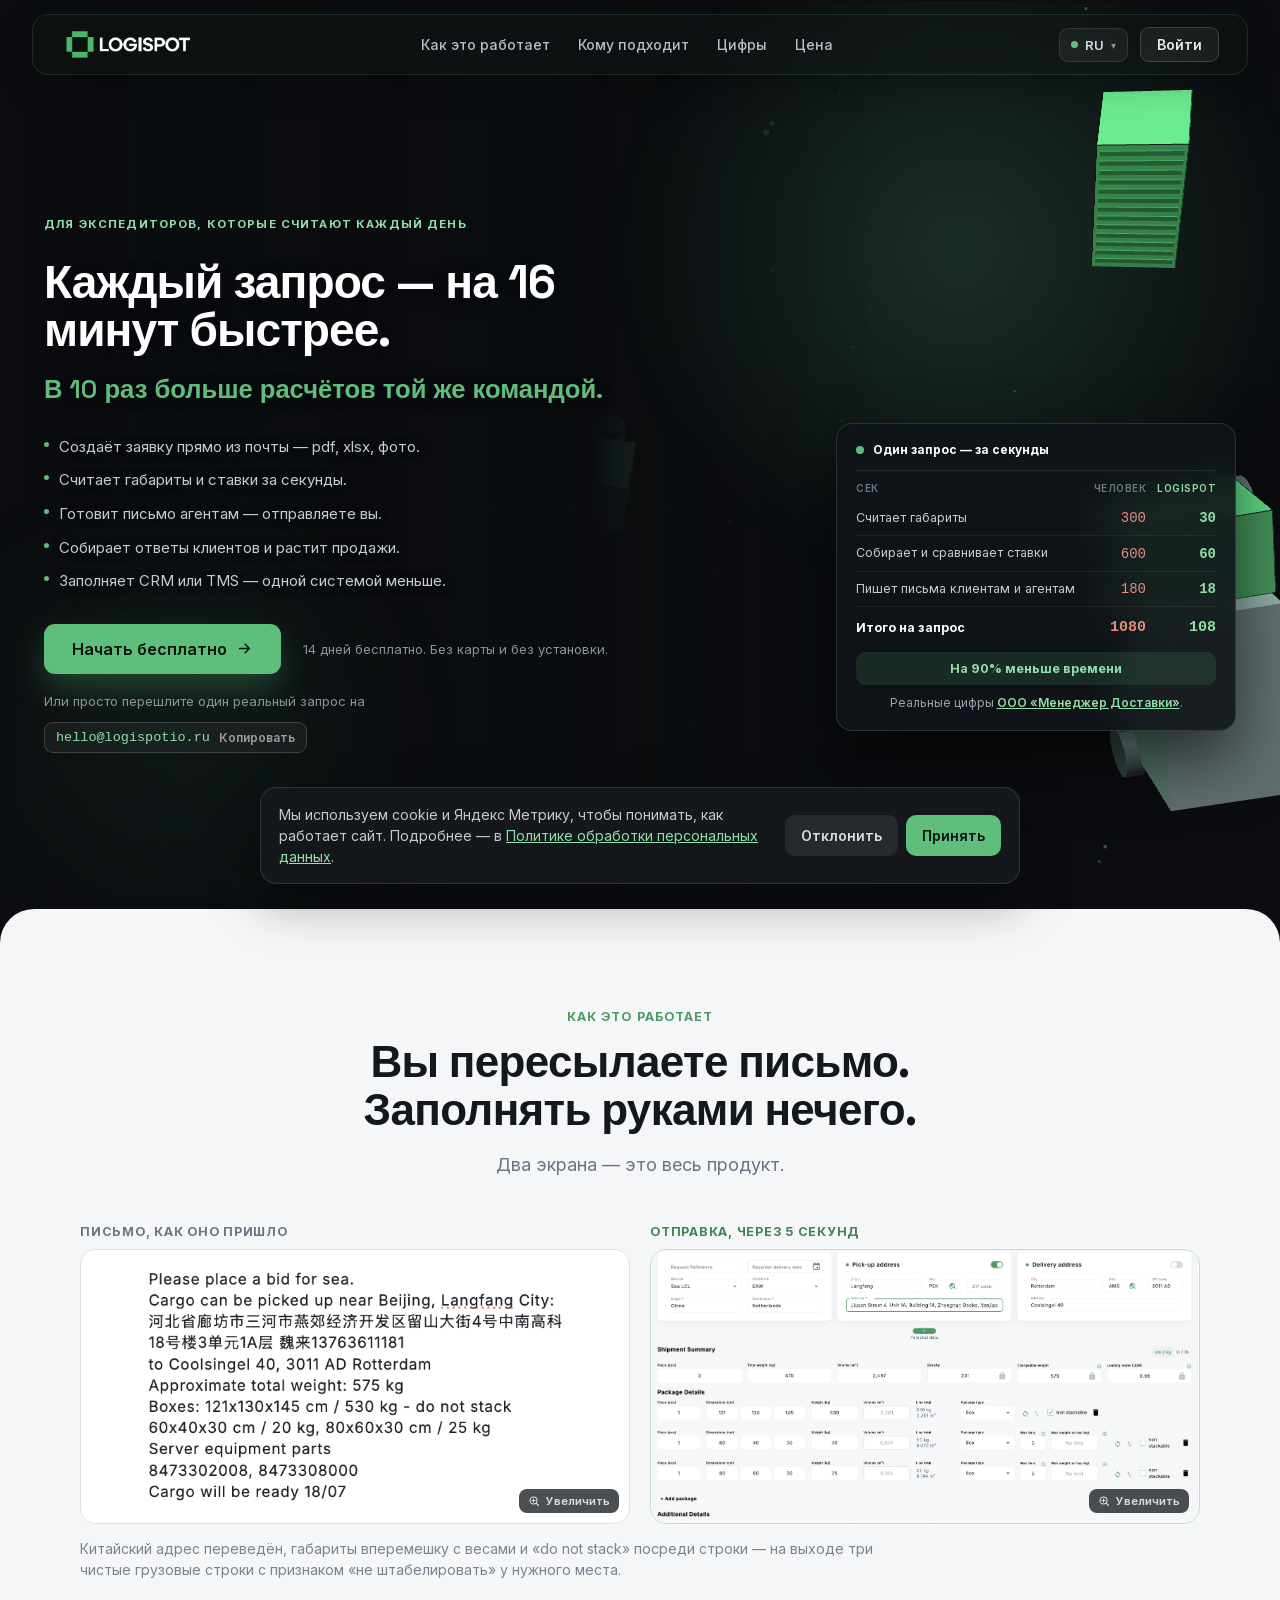
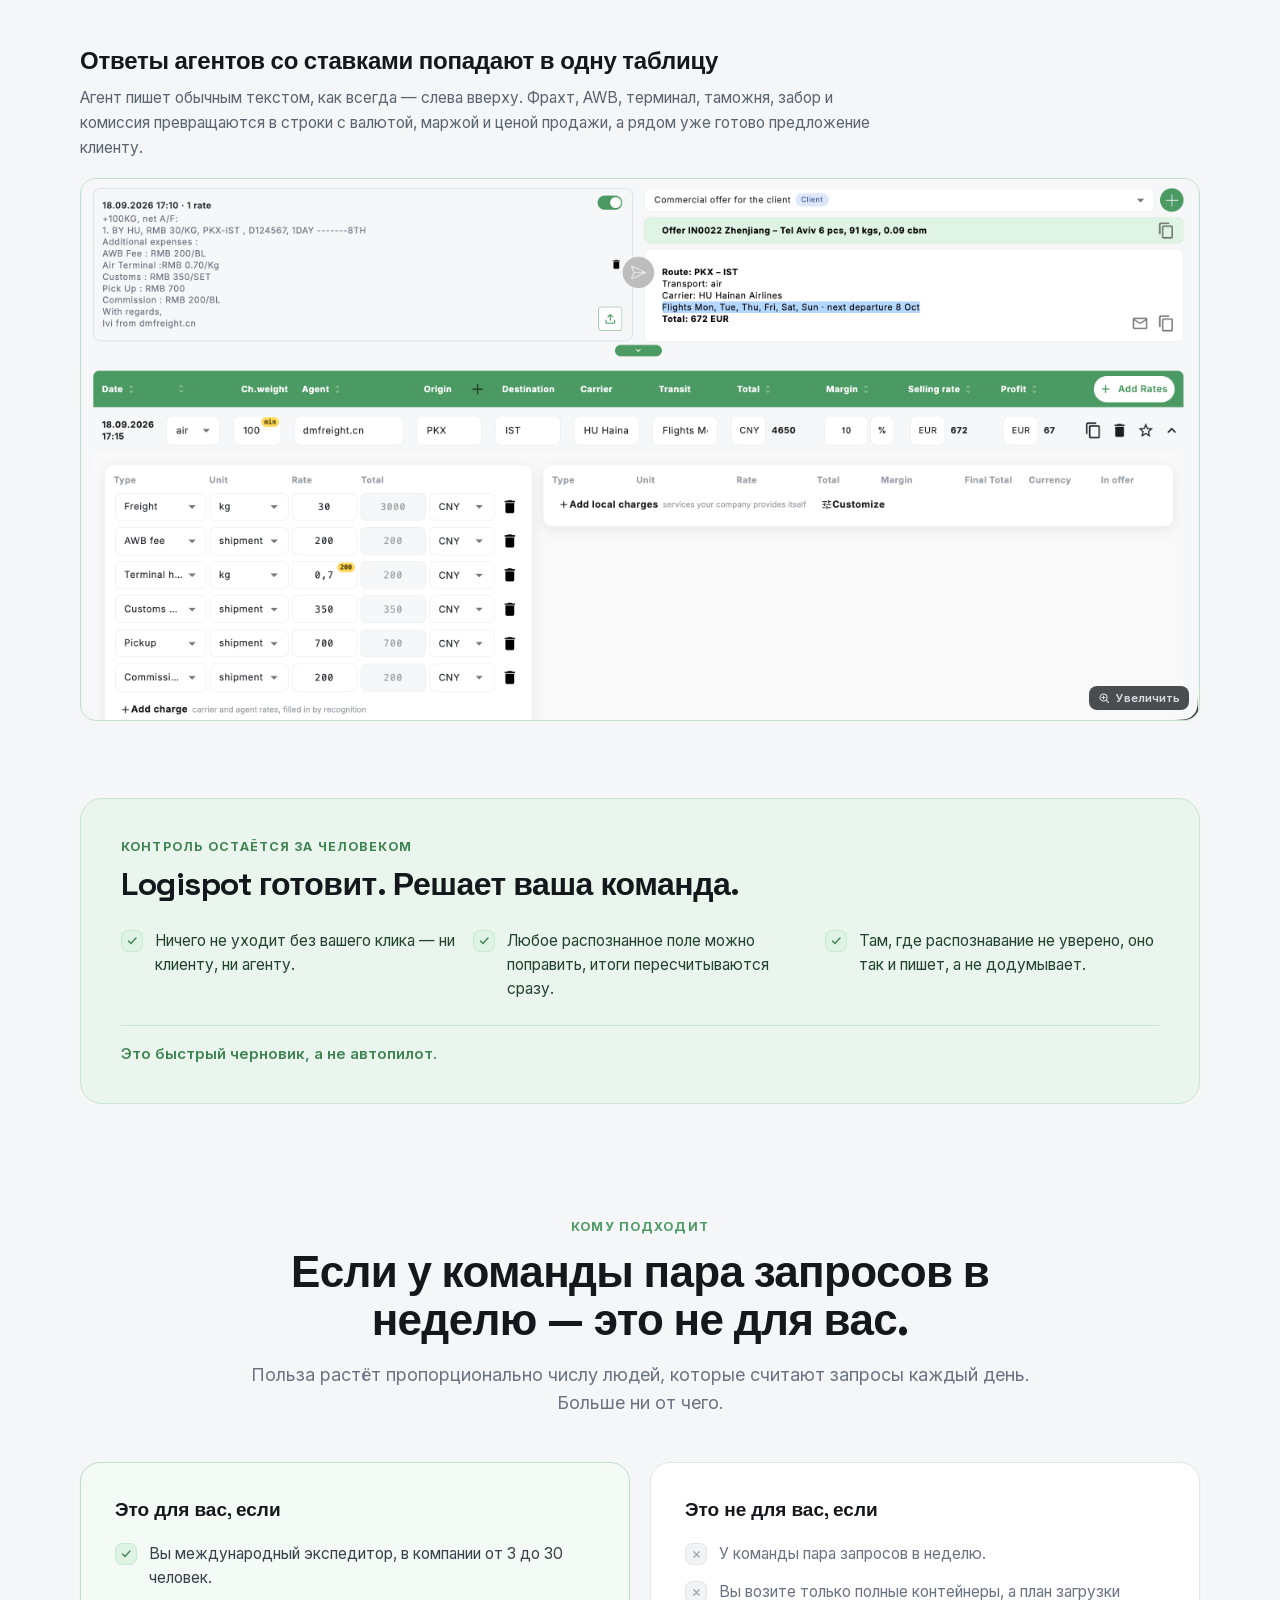
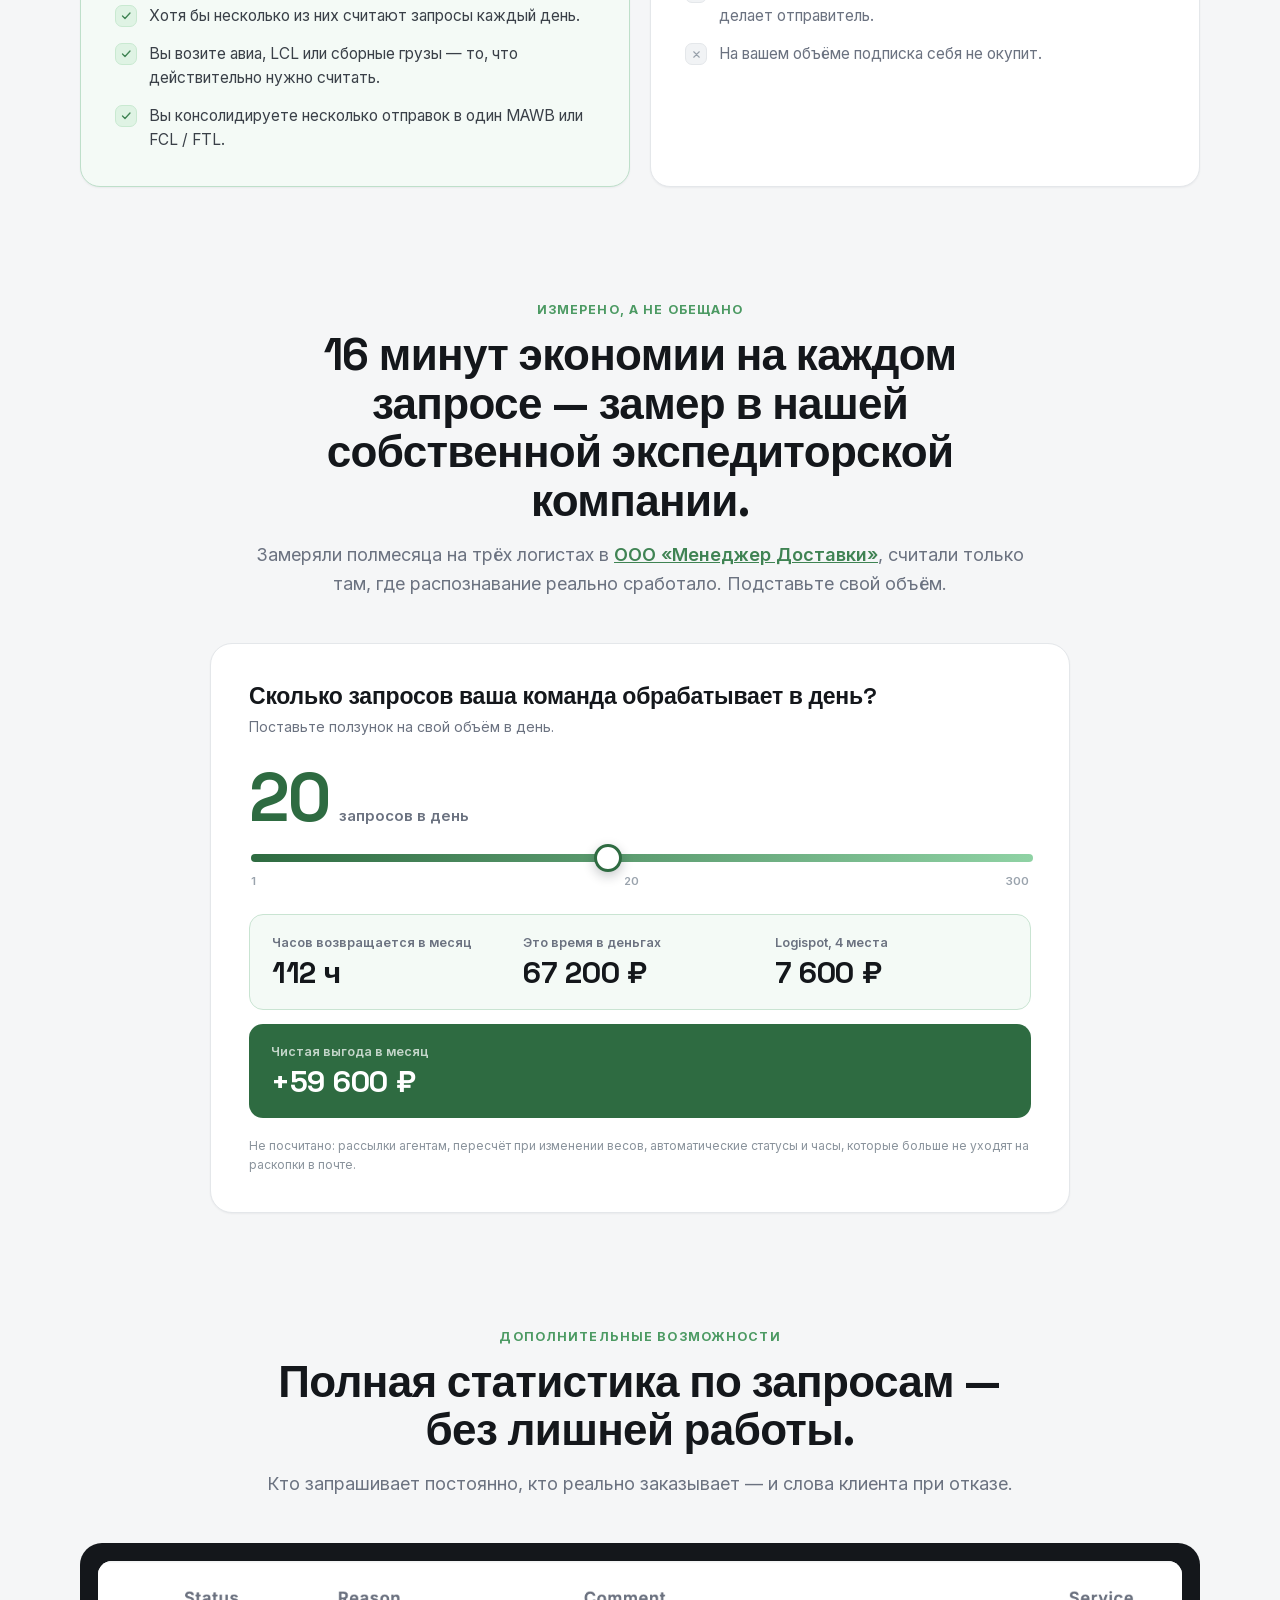
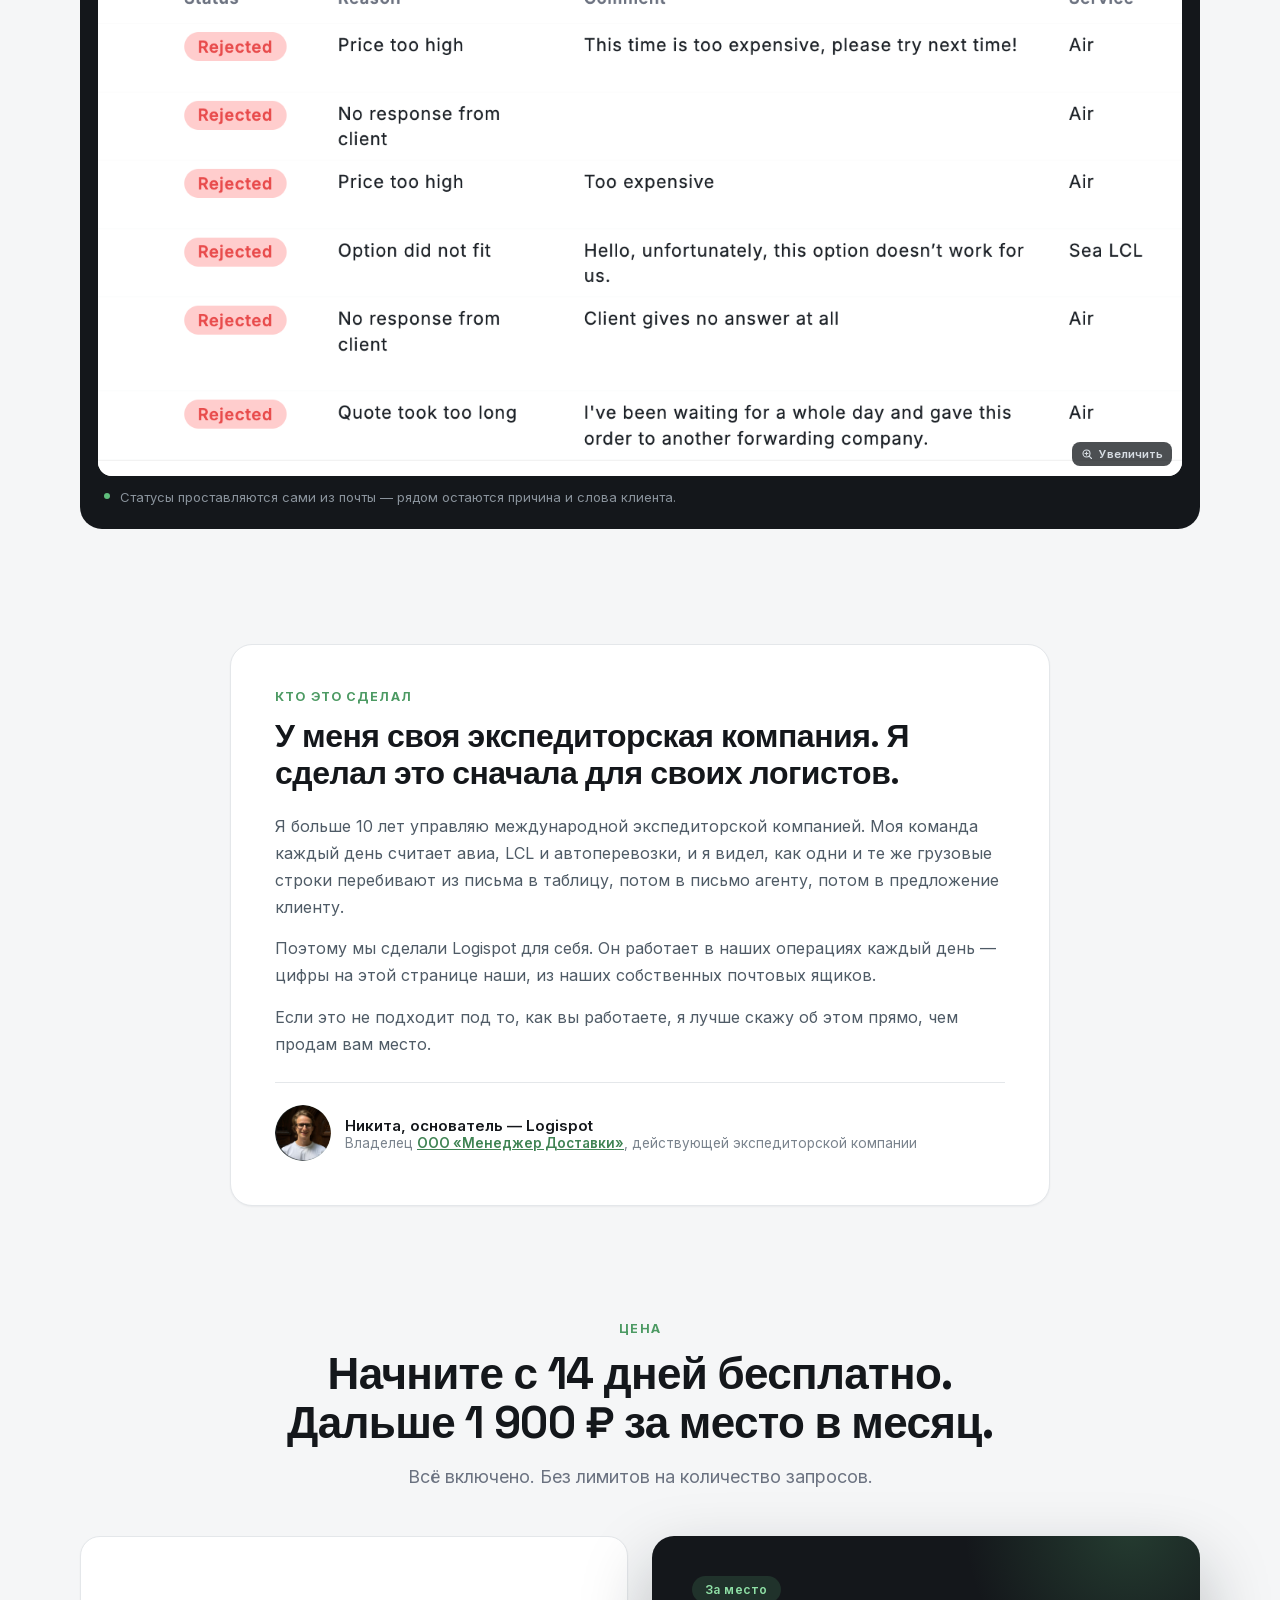
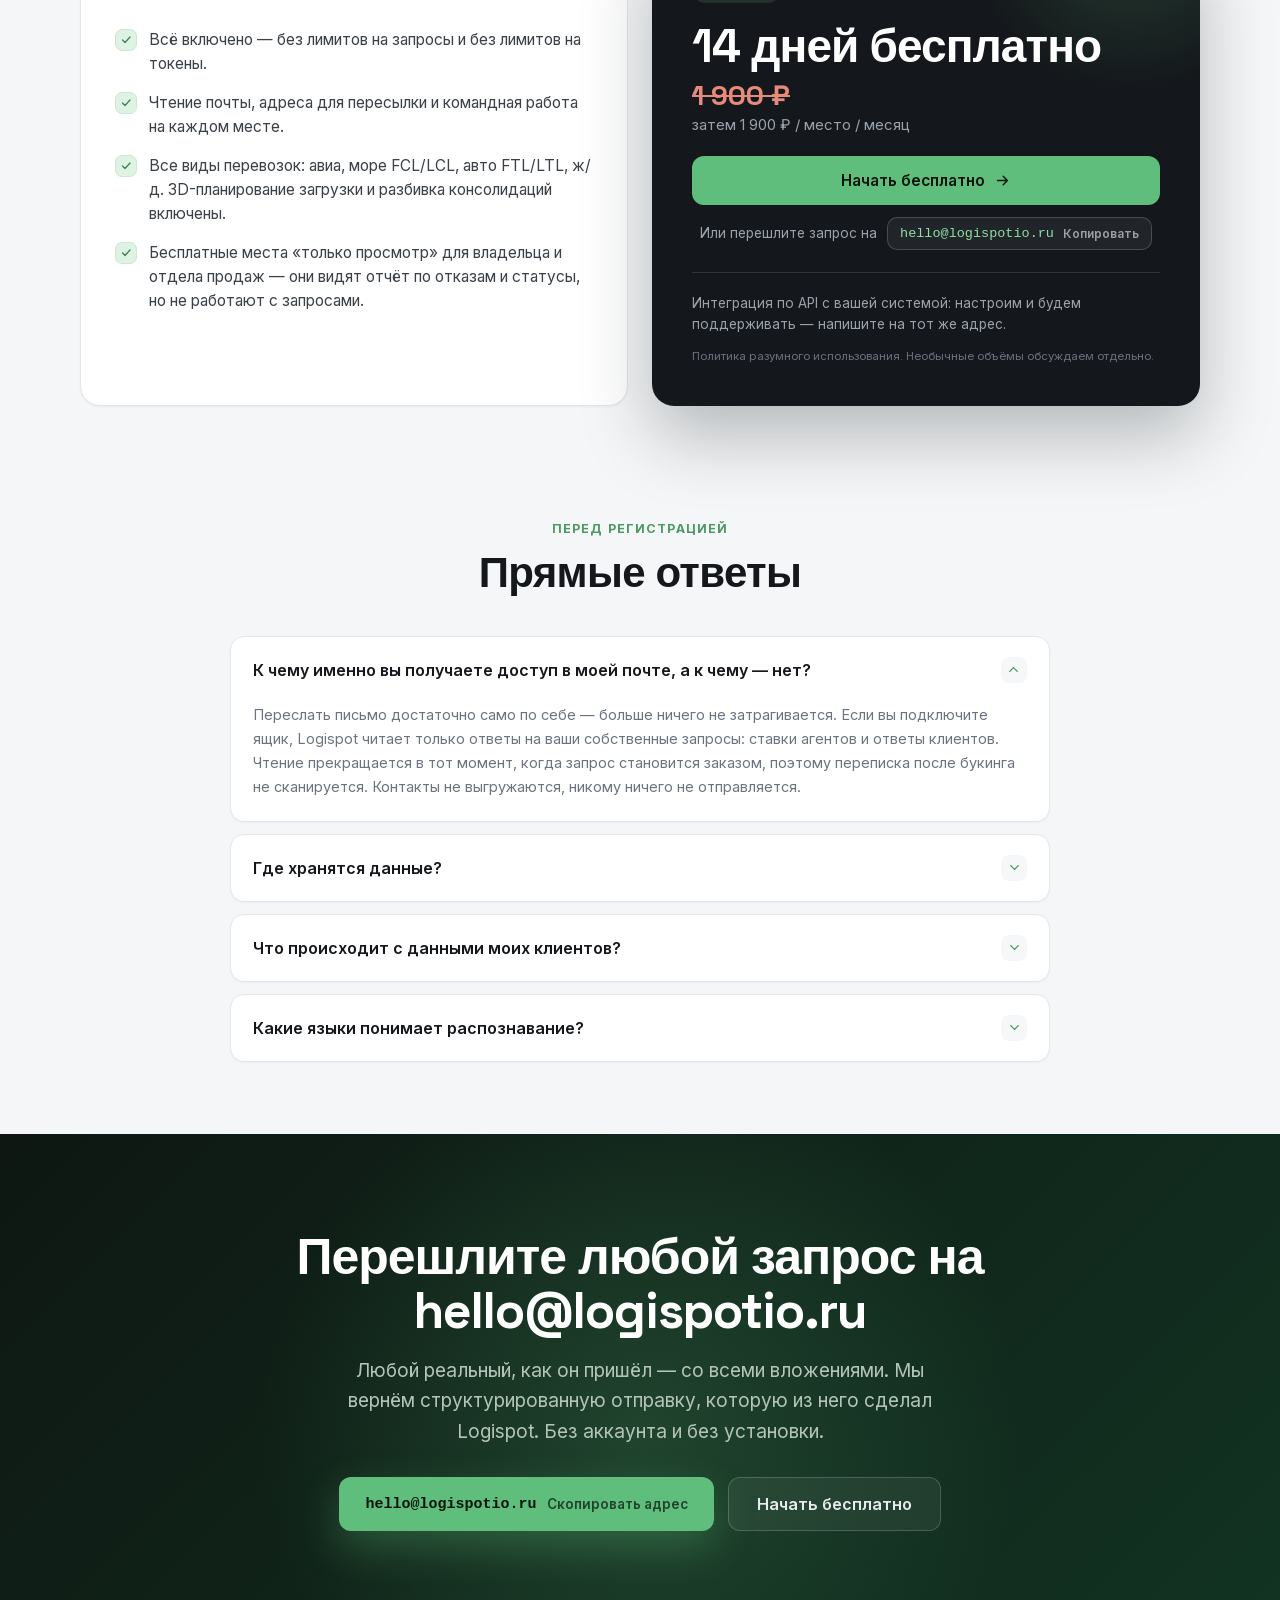
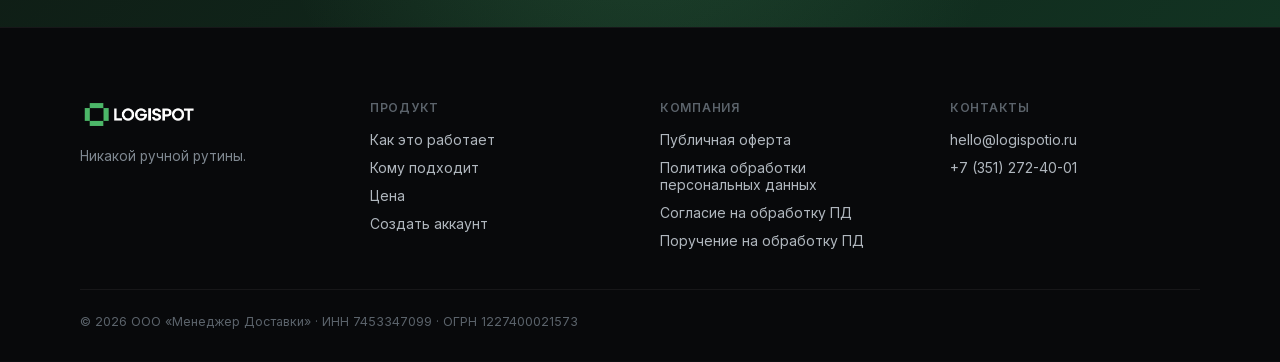
==== index.html @ d1663364 "Russian site logispotio.ru: RU + EN, legal docs, self-hosted assets, VPS deploy" ====
<!DOCTYPE html>
<html lang="ru">
<head>
  <meta charset="utf-8">
  <meta name="viewport" content="width=device-width, initial-scale=1">
  <title>Logispot — автоматизация расчёта запросов для экспедиторов</title>
  <meta name="description" content="Logispot читает запросы в почте вашей команды, превращает их в структурированные отправки, рассылает агентам и отслеживает ответы. 14 дней бесплатно, дальше 1 900 ₽ за место в месяц.">
  <meta name="robots" content="index, follow">
  <link rel="canonical" href="https://logispotio.ru/">
  <link rel="alternate" hreflang="ru" href="https://logispotio.ru/">
  <link rel="alternate" hreflang="en" href="https://logispotio.ru/en/">
  <link rel="alternate" hreflang="x-default" href="https://logispotio.ru/">
  <link rel="icon" type="image/svg+xml" href="static/img/favicon.svg">
  <meta property="og:type" content="website">
  <meta property="og:site_name" content="Logispot">
  <meta property="og:locale" content="ru_RU">
  <meta property="og:title" content="Logispot — в 10 раз больше расчётов той же командой">
  <meta property="og:description" content="Logispot читает запросы в почте вашей команды, превращает их в структурированные отправки, рассылает агентам и отслеживает ответы. 14 дней бесплатно, дальше 1 900 ₽ за место в месяц.">
  <meta property="og:url" content="https://logispotio.ru/">
  <meta property="og:image" content="https://logispotio.ru/static/img/logo-color.png">
  <link rel="preload" href="static/fonts/inter-cyrillic-1.woff2" as="font" type="font/woff2" crossorigin>
  <link rel="stylesheet" href="static/css/fonts.css?v=20261016a">
  <link rel="stylesheet" href="static/css/styles.css?v=20261016a">
  <script type="application/ld+json">
  {"@context":"https://schema.org","@type":"SoftwareApplication","name":"Logispot","applicationCategory":"BusinessApplication","operatingSystem":"Web","inLanguage":"ru","url":"https://logispotio.ru/","offers":{"@type":"Offer","price":"1900","priceCurrency":"RUB"},"provider":{"@type":"Organization","name":"ООО «Менеджер Доставки»","taxID":"7453347099"}}
  </script>
</head>
<body>
  <div id="app"></div>
  <noscript>
    <div style="max-width:640px;margin:80px auto;padding:0 24px;font-family:'Inter',system-ui,sans-serif;color:#E9ECEF;text-align:center;">
      <h1 style="font-family:'Space Grotesk',sans-serif;color:#fff;">Logispot</h1>
      <p style="color:#A9B1B9;line-height:1.6;">Logispot читает запросы в вашей почте и превращает их в структурированные отправки. Включите JavaScript или откройте <a href="https://app.logispotio.ru">app.logispotio.ru</a>.</p>
    </div>
  </noscript>
  <script>window.LP_LANG = 'RU'; window.LP_BASE = ''; window.LP_METRIKA_ID = '';</script>
  <script src="static/vendor/three.min.js"></script>
  <script src="static/js/app.js?v=20261016a" defer></script>
</body>
</html>
---- static/css/fonts.css ----
/* cyrillic-ext */
@font-face {
  font-family: 'Inter';
  font-style: normal;
  font-weight: 400;
  font-display: swap;
  src: url(../fonts/inter-cyrillic-ext-0.woff2) format('woff2');
  unicode-range: U+0460-052F, U+1C80-1C8A, U+20B4, U+2DE0-2DFF, U+A640-A69F, U+FE2E-FE2F;
}
/* cyrillic */
@font-face {
  font-family: 'Inter';
  font-style: normal;
  font-weight: 400;
  font-display: swap;
  src: url(../fonts/inter-cyrillic-1.woff2) format('woff2');
  unicode-range: U+0301, U+0400-045F, U+0490-0491, U+04B0-04B1, U+2116;
}
/* latin-ext */
@font-face {
  font-family: 'Inter';
  font-style: normal;
  font-weight: 400;
  font-display: swap;
  src: url(../fonts/inter-latin-ext-2.woff2) format('woff2');
  unicode-range: U+0100-02BA, U+02BD-02C5, U+02C7-02CC, U+02CE-02D7, U+02DD-02FF, U+0304, U+0308, U+0329, U+1D00-1DBF, U+1E00-1E9F, U+1EF2-1EFF, U+2020, U+20A0-20AB, U+20AD-20C4, U+2113, U+2C60-2C7F, U+A720-A7FF;
}
/* latin */
@font-face {
  font-family: 'Inter';
  font-style: normal;
  font-weight: 400;
  font-display: swap;
  src: url(../fonts/inter-latin-3.woff2) format('woff2');
  unicode-range: U+0000-00FF, U+0131, U+0152-0153, U+02BB-02BC, U+02C6, U+02DA, U+02DC, U+0304, U+0308, U+0329, U+2000-206F, U+20AC, U+2122, U+2191, U+2193, U+2212, U+2215, U+FEFF, U+FFFD;
}
/* cyrillic-ext */
@font-face {
  font-family: 'Inter';
  font-style: normal;
  font-weight: 500;
  font-display: swap;
  src: url(../fonts/inter-cyrillic-ext-0.woff2) format('woff2');
  unicode-range: U+0460-052F, U+1C80-1C8A, U+20B4, U+2DE0-2DFF, U+A640-A69F, U+FE2E-FE2F;
}
/* cyrillic */
@font-face {
  font-family: 'Inter';
  font-style: normal;
  font-weight: 500;
  font-display: swap;
  src: url(../fonts/inter-cyrillic-1.woff2) format('woff2');
  unicode-range: U+0301, U+0400-045F, U+0490-0491, U+04B0-04B1, U+2116;
}
/* latin-ext */
@font-face {
  font-family: 'Inter';
  font-style: normal;
  font-weight: 500;
  font-display: swap;
  src: url(../fonts/inter-latin-ext-2.woff2) format('woff2');
  unicode-range: U+0100-02BA, U+02BD-02C5, U+02C7-02CC, U+02CE-02D7, U+02DD-02FF, U+0304, U+0308, U+0329, U+1D00-1DBF, U+1E00-1E9F, U+1EF2-1EFF, U+2020, U+20A0-20AB, U+20AD-20C4, U+2113, U+2C60-2C7F, U+A720-A7FF;
}
/* latin */
@font-face {
  font-family: 'Inter';
  font-style: normal;
  font-weight: 500;
  font-display: swap;
  src: url(../fonts/inter-latin-3.woff2) format('woff2');
  unicode-range: U+0000-00FF, U+0131, U+0152-0153, U+02BB-02BC, U+02C6, U+02DA, U+02DC, U+0304, U+0308, U+0329, U+2000-206F, U+20AC, U+2122, U+2191, U+2193, U+2212, U+2215, U+FEFF, U+FFFD;
}
/* cyrillic-ext */
@font-face {
  font-family: 'Inter';
  font-style: normal;
  font-weight: 600;
  font-display: swap;
  src: url(../fonts/inter-cyrillic-ext-0.woff2) format('woff2');
  unicode-range: U+0460-052F, U+1C80-1C8A, U+20B4, U+2DE0-2DFF, U+A640-A69F, U+FE2E-FE2F;
}
/* cyrillic */
@font-face {
  font-family: 'Inter';
  font-style: normal;
  font-weight: 600;
  font-display: swap;
  src: url(../fonts/inter-cyrillic-1.woff2) format('woff2');
  unicode-range: U+0301, U+0400-045F, U+0490-0491, U+04B0-04B1, U+2116;
}
/* latin-ext */
@font-face {
  font-family: 'Inter';
  font-style: normal;
  font-weight: 600;
  font-display: swap;
  src: url(../fonts/inter-latin-ext-2.woff2) format('woff2');
  unicode-range: U+0100-02BA, U+02BD-02C5, U+02C7-02CC, U+02CE-02D7, U+02DD-02FF, U+0304, U+0308, U+0329, U+1D00-1DBF, U+1E00-1E9F, U+1EF2-1EFF, U+2020, U+20A0-20AB, U+20AD-20C4, U+2113, U+2C60-2C7F, U+A720-A7FF;
}
/* latin */
@font-face {
  font-family: 'Inter';
  font-style: normal;
  font-weight: 600;
  font-display: swap;
  src: url(../fonts/inter-latin-3.woff2) format('woff2');
  unicode-range: U+0000-00FF, U+0131, U+0152-0153, U+02BB-02BC, U+02C6, U+02DA, U+02DC, U+0304, U+0308, U+0329, U+2000-206F, U+20AC, U+2122, U+2191, U+2193, U+2212, U+2215, U+FEFF, U+FFFD;
}
/* cyrillic-ext */
@font-face {
  font-family: 'Inter';
  font-style: normal;
  font-weight: 700;
  font-display: swap;
  src: url(../fonts/inter-cyrillic-ext-0.woff2) format('woff2');
  unicode-range: U+0460-052F, U+1C80-1C8A, U+20B4, U+2DE0-2DFF, U+A640-A69F, U+FE2E-FE2F;
}
/* cyrillic */
@font-face {
  font-family: 'Inter';
  font-style: normal;
  font-weight: 700;
  font-display: swap;
  src: url(../fonts/inter-cyrillic-1.woff2) format('woff2');
  unicode-range: U+0301, U+0400-045F, U+0490-0491, U+04B0-04B1, U+2116;
}
/* latin-ext */
@font-face {
  font-family: 'Inter';
  font-style: normal;
  font-weight: 700;
  font-display: swap;
  src: url(../fonts/inter-latin-ext-2.woff2) format('woff2');
  unicode-range: U+0100-02BA, U+02BD-02C5, U+02C7-02CC, U+02CE-02D7, U+02DD-02FF, U+0304, U+0308, U+0329, U+1D00-1DBF, U+1E00-1E9F, U+1EF2-1EFF, U+2020, U+20A0-20AB, U+20AD-20C4, U+2113, U+2C60-2C7F, U+A720-A7FF;
}
/* latin */
@font-face {
  font-family: 'Inter';
  font-style: normal;
  font-weight: 700;
  font-display: swap;
  src: url(../fonts/inter-latin-3.woff2) format('woff2');
  unicode-range: U+0000-00FF, U+0131, U+0152-0153, U+02BB-02BC, U+02C6, U+02DA, U+02DC, U+0304, U+0308, U+0329, U+2000-206F, U+20AC, U+2122, U+2191, U+2193, U+2212, U+2215, U+FEFF, U+FFFD;
}
/* latin-ext */
@font-face {
  font-family: 'Space Grotesk';
  font-style: normal;
  font-weight: 500;
  font-display: swap;
  src: url(../fonts/spacegrotesk-latin-ext-4.woff2) format('woff2');
  unicode-range: U+0100-02BA, U+02BD-02C5, U+02C7-02CC, U+02CE-02D7, U+02DD-02FF, U+0304, U+0308, U+0329, U+1D00-1DBF, U+1E00-1E9F, U+1EF2-1EFF, U+2020, U+20A0-20AB, U+20AD-20C4, U+2113, U+2C60-2C7F, U+A720-A7FF;
}
/* latin */
@font-face {
  font-family: 'Space Grotesk';
  font-style: normal;
  font-weight: 500;
  font-display: swap;
  src: url(../fonts/spacegrotesk-latin-5.woff2) format('woff2');
  unicode-range: U+0000-00FF, U+0131, U+0152-0153, U+02BB-02BC, U+02C6, U+02DA, U+02DC, U+0304, U+0308, U+0329, U+2000-206F, U+20AC, U+2122, U+2191, U+2193, U+2212, U+2215, U+FEFF, U+FFFD;
}
/* latin-ext */
@font-face {
  font-family: 'Space Grotesk';
  font-style: normal;
  font-weight: 600;
  font-display: swap;
  src: url(../fonts/spacegrotesk-latin-ext-4.woff2) format('woff2');
  unicode-range: U+0100-02BA, U+02BD-02C5, U+02C7-02CC, U+02CE-02D7, U+02DD-02FF, U+0304, U+0308, U+0329, U+1D00-1DBF, U+1E00-1E9F, U+1EF2-1EFF, U+2020, U+20A0-20AB, U+20AD-20C4, U+2113, U+2C60-2C7F, U+A720-A7FF;
}
/* latin */
@font-face {
  font-family: 'Space Grotesk';
  font-style: normal;
  font-weight: 600;
  font-display: swap;
  src: url(../fonts/spacegrotesk-latin-5.woff2) format('woff2');
  unicode-range: U+0000-00FF, U+0131, U+0152-0153, U+02BB-02BC, U+02C6, U+02DA, U+02DC, U+0304, U+0308, U+0329, U+2000-206F, U+20AC, U+2122, U+2191, U+2193, U+2212, U+2215, U+FEFF, U+FFFD;
}
/* latin-ext */
@font-face {
  font-family: 'Space Grotesk';
  font-style: normal;
  font-weight: 700;
  font-display: swap;
  src: url(../fonts/spacegrotesk-latin-ext-4.woff2) format('woff2');
  unicode-range: U+0100-02BA, U+02BD-02C5, U+02C7-02CC, U+02CE-02D7, U+02DD-02FF, U+0304, U+0308, U+0329, U+1D00-1DBF, U+1E00-1E9F, U+1EF2-1EFF, U+2020, U+20A0-20AB, U+20AD-20C4, U+2113, U+2C60-2C7F, U+A720-A7FF;
}
/* latin */
@font-face {
  font-family: 'Space Grotesk';
  font-style: normal;
  font-weight: 700;
  font-display: swap;
  src: url(../fonts/spacegrotesk-latin-5.woff2) format('woff2');
  unicode-range: U+0000-00FF, U+0131, U+0152-0153, U+02BB-02BC, U+02C6, U+02DA, U+02DC, U+0304, U+0308, U+0329, U+2000-206F, U+20AC, U+2122, U+2191, U+2193, U+2212, U+2215, U+FEFF, U+FFFD;
}
---- static/css/styles.css ----
/* Logispot landing — global styles */

*, *::before, *::after { box-sizing: border-box; }

html { scroll-behavior: smooth; }

body {
  margin: 0;
  background: #0B0D10;
  color: #E9ECEF;
  font-family: 'Inter', system-ui, sans-serif;
  -webkit-font-smoothing: antialiased;
  text-rendering: optimizeLegibility;
  overflow-x: hidden;
}

a { color: #4C9A63; text-decoration: none; }
a:hover { color: #3F8353; }

input:focus, select:focus, textarea:focus {
  outline: none;
  border-color: #5FBE7C !important;
}

button { font-family: inherit; }

/* Animations */
@keyframes lpfloat { 0%, 100% { transform: translateY(0); } 50% { transform: translateY(-9px); } }
@keyframes lppulse { 0%, 100% { opacity: .55; } 50% { opacity: 1; } }

/* Scroll reveal */
[data-reveal] {
  opacity: 0;
  transform: translateY(28px);
  transition: opacity .7s cubic-bezier(.16, 1, .3, 1), transform .7s cubic-bezier(.16, 1, .3, 1);
}
[data-reveal].is-visible { opacity: 1; transform: none; }

/* Card & button hover */
.lp-card {
  transition: transform .25s cubic-bezier(.16,1,.3,1), box-shadow .25s ease, border-color .25s ease;
}
.lp-card:hover {
  transform: translateY(-5px);
  box-shadow: 0 16px 32px rgba(16,24,32,0.12);
  border-color: #3F8353 !important;
}
.lp-btn-primary {
  transition: background-color .2s ease, color .2s ease;
}
.lp-btn-primary:hover {
  background-color: #3F8353 !important;
  color: #fff !important;
}
.lp-btn-secondary {
  transition: background-color .2s ease, border-color .2s ease;
}
.lp-btn-secondary:hover {
  background-color: rgba(255,255,255,0.14) !important;
  border-color: rgba(255,255,255,0.32) !important;
}

/* Nav / footer links */
a.lp-nav-link {
  transition: color .2s ease;
}
a.lp-nav-link:hover {
  color: #5FBE7C !important;
}

/* FAQ chevron */
.lp-faq-chev {
  transition: background-color .2s ease, color .2s ease, transform .3s ease;
}
.lp-faq-btn:hover .lp-faq-chev {
  background-color: #DFF3E4 !important;
  color: #2F6B41 !important;
}

@media (prefers-reduced-motion: reduce) {
  html { scroll-behavior: auto; }
  [data-reveal] { opacity: 1 !important; transform: none !important; transition: none; }
  * { animation-duration: .001ms !important; animation-iteration-count: 1 !important; }
}

@media (max-width: 700px) {
  .lp-nav-links { display: none !important; }
}


/* Four-item grids: only ever 4 or 2 across, never an orphan 3+1 */
.lp-quad {
  grid-template-columns: repeat(4, minmax(0, 1fr)) !important;
}
@media (max-width: 1000px) {
  .lp-quad {
    grid-template-columns: repeat(2, minmax(0, 1fr)) !important;
  }
}
@media (max-width: 520px) {
  .lp-quad {
    grid-template-columns: minmax(0, 1fr) !important;
  }
}

/* Gallery arrows: outside the frame on wide screens, tucked in on narrow ones */
.lp-shot-nav {
  position: absolute;
  top: 50%;
  margin-top: -34px;
  transform: translateY(-50%);
  transition: background-color .2s ease, box-shadow .2s ease;
  z-index: 2;
}
.lp-shot-nav:hover {
  background: #2E6B41 !important;
  box-shadow: 0 8px 22px rgba(16,24,32,0.26) !important;
}
.lp-shot-nav-prev { left: -72px; }
.lp-shot-nav-next { right: -72px; }
@media (max-width: 1330px) {
  .lp-shot-nav-prev { left: 12px; }
  .lp-shot-nav-next { right: 12px; }
}

.lp-shot-frame {
  transition: border-color .25s ease, box-shadow .25s ease;
}
.lp-shot-frame:hover {
  border-color: #3F8353 !important;
  box-shadow: 0 10px 30px rgba(47,107,65,0.14) !important;
}

/* Feature grids: always 3 across, then 2, then 1 — never an orphan */
.lp-tri { grid-template-columns: repeat(3, minmax(0, 1fr)) !important; }
@media (max-width: 980px) { .lp-tri { grid-template-columns: repeat(2, minmax(0, 1fr)) !important; } }
@media (max-width: 620px) { .lp-tri { grid-template-columns: minmax(0, 1fr) !important; } }

/* Three lead cards: 3 across or stacked — never 2+1 */
@media (max-width: 980px) {
  .lp-tri-lead { grid-template-columns: minmax(0, 1fr) !important; }
}

/* Rates: agent letter beside the table, stacked on narrow screens */
@media (max-width: 720px) {
  .lp-rates-pair { grid-template-columns: minmax(0, 1fr) !important; }
}

/* Single-question calculator slider */
.lp-range {
  -webkit-appearance: none;
  appearance: none;
  width: 100%;
  height: 8px;
  border-radius: 999px;
  background: linear-gradient(90deg, #2E6B41, #8FD2A4);
  outline: none;
  cursor: pointer;
}
.lp-range::-webkit-slider-thumb {
  -webkit-appearance: none;
  width: 28px;
  height: 28px;
  border-radius: 50%;
  background: #fff;
  border: 3px solid #2E6B41;
  box-shadow: 0 4px 12px rgba(16, 24, 32, 0.24);
  cursor: grab;
}
.lp-range::-moz-range-thumb {
  width: 28px;
  height: 28px;
  border-radius: 50%;
  background: #fff;
  border: 3px solid #2E6B41;
  box-shadow: 0 4px 12px rgba(16, 24, 32, 0.24);
  cursor: grab;
}
.lp-range:focus-visible { box-shadow: 0 0 0 4px rgba(95, 190, 124, 0.35); }

/* ROI calculator */
.lp-calc-in { grid-template-columns: repeat(3, minmax(0, 1fr)) !important; }
.lp-calc-out { grid-auto-flow: column !important; grid-auto-columns: minmax(0, 1fr) !important; }
@media (max-width: 860px) {
  .lp-calc-in { grid-template-columns: repeat(2, minmax(0, 1fr)) !important; }
}
@media (max-width: 560px) {
  .lp-calc-in { grid-template-columns: minmax(0, 1fr) !important; }
  .lp-calc-out { grid-auto-flow: row !important; }
}

/* Mobile nav: burger replaces the inline links */
@media (max-width: 700px) {
  .lp-burger { display: inline-flex !important; }
}

/* Mobile hero: 3D drops behind, the comparison card flows under the copy */
@media (max-width: 900px) {
  #lp-hero-3d { opacity: 0.22; }
  .lp-hero-slot { min-height: 0 !important; flex-basis: 100% !important; }
  .lp-hero-card {
    position: static !important;
    width: 100% !important;
    animation: none !important;
    margin-top: 6px;
  }
}

/* Hero 3D: objects fade out before they reach the copy column */
#lp-hero-3d {
  -webkit-mask-image: linear-gradient(90deg, transparent 0%, transparent 46%, rgba(0,0,0,0.45) 64%, #000 84%);
  mask-image: linear-gradient(90deg, transparent 0%, transparent 46%, rgba(0,0,0,0.45) 64%, #000 84%);
}
@media (max-width: 900px) {
  #lp-hero-3d {
    -webkit-mask-image: none;
    mask-image: none;
  }
}

/* Keep the hero eyebrow clear of the floating nav (~75px of chrome) */
.lp-hero { padding-top: clamp(104px, 10vh, 150px) !important; }
@media (max-width: 900px) {
  .lp-hero { padding-top: 118px !important; }
}
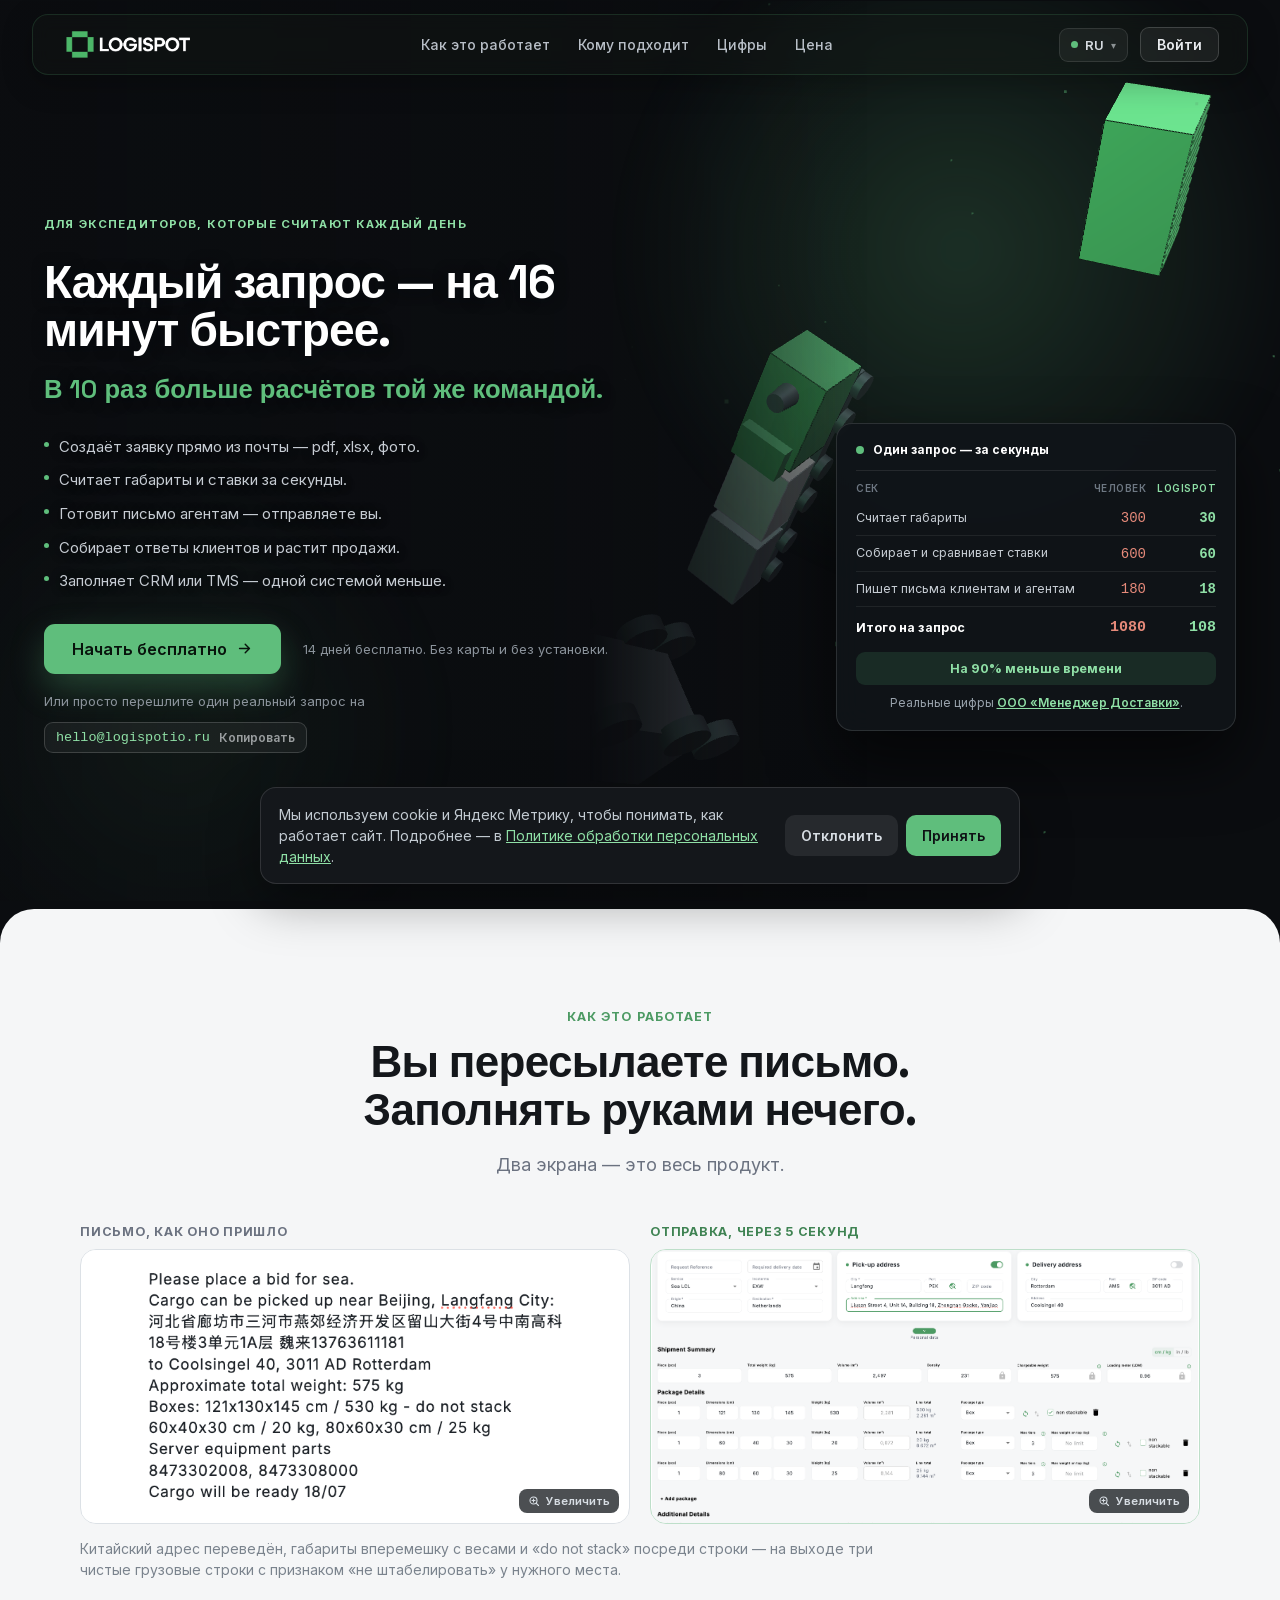
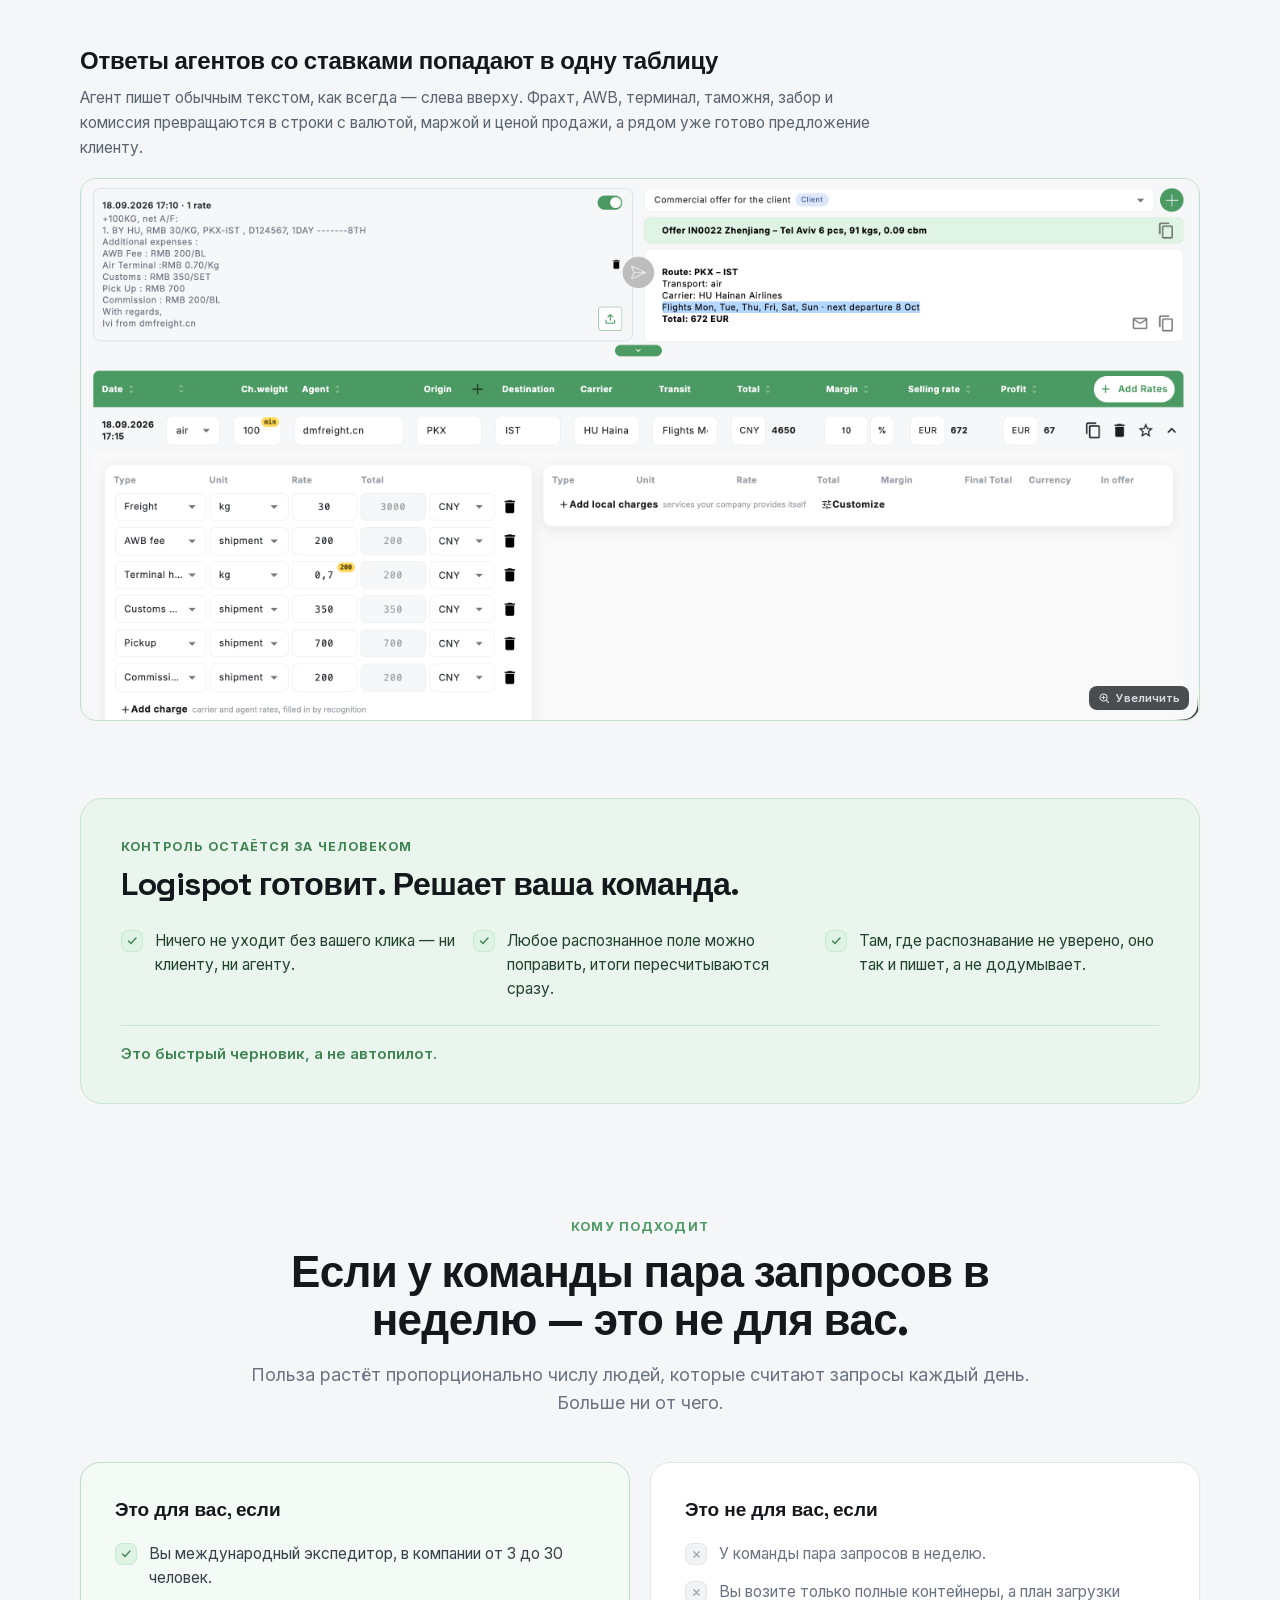
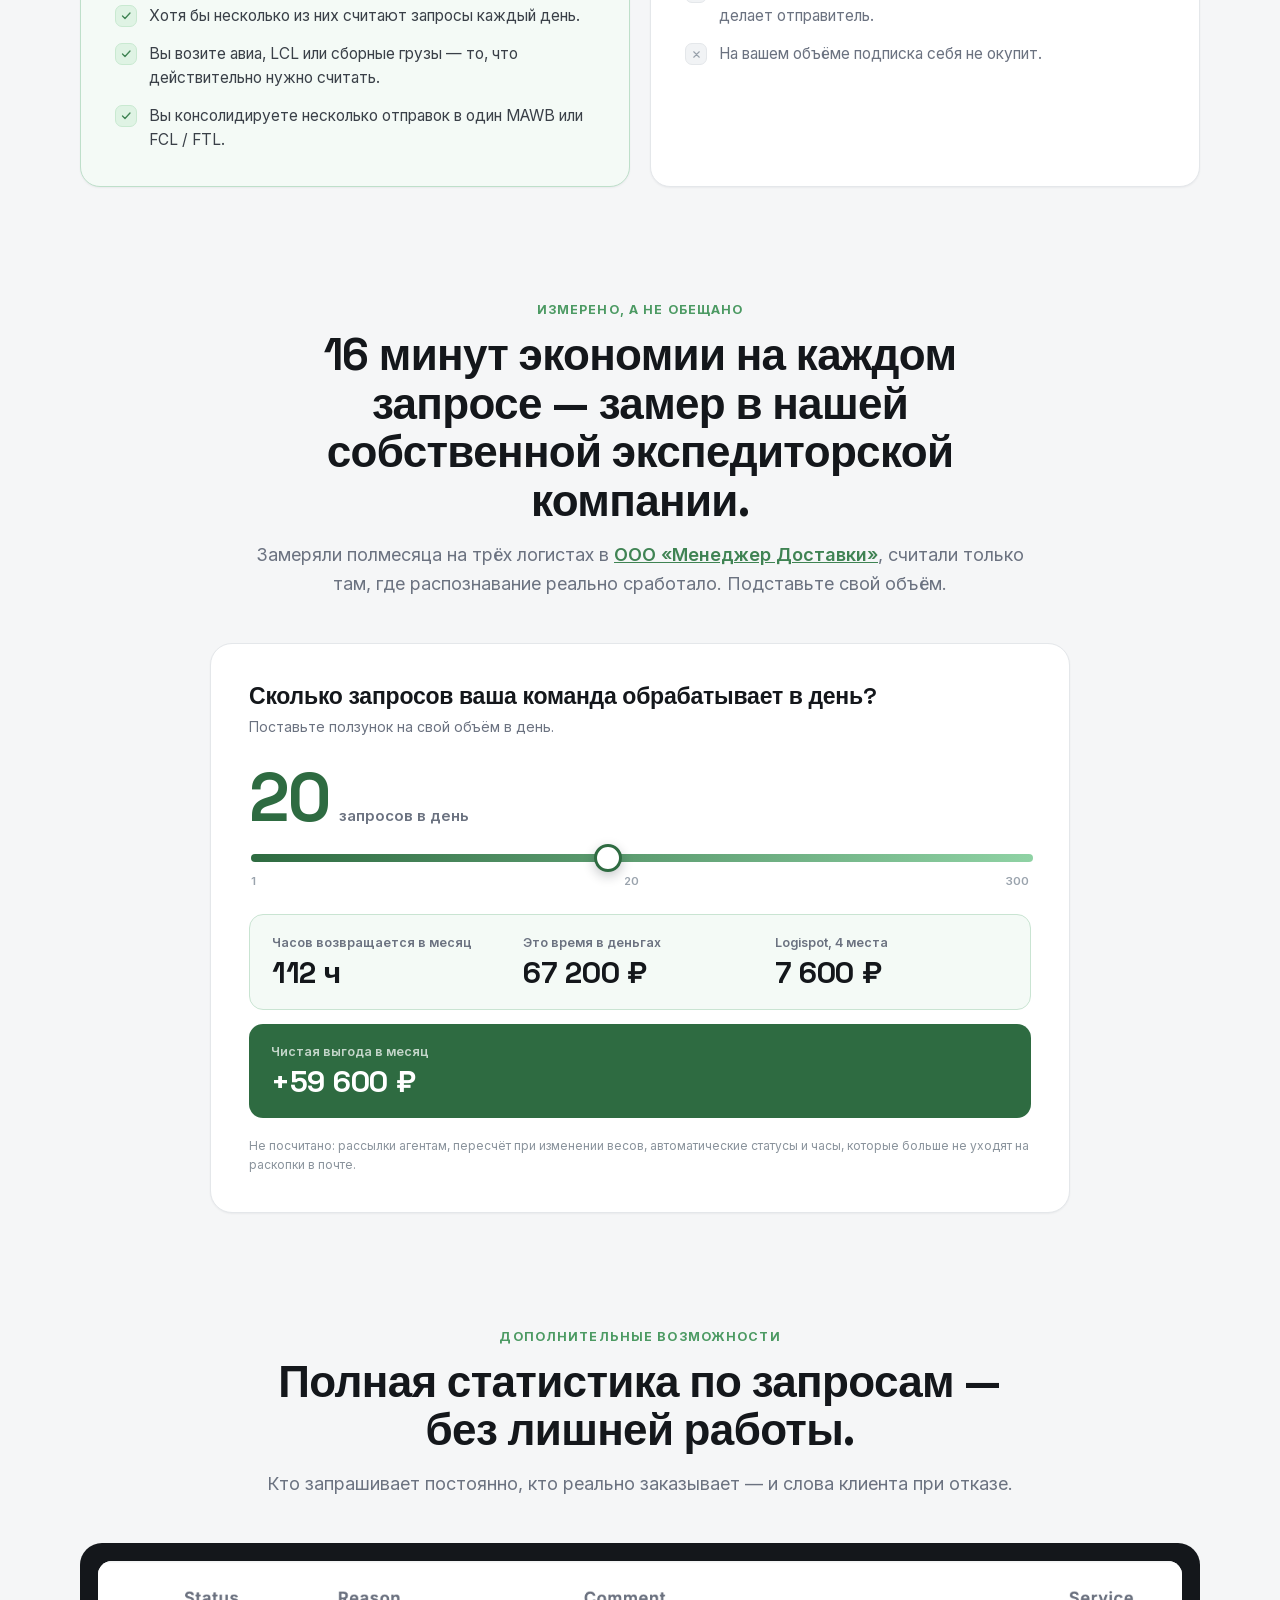
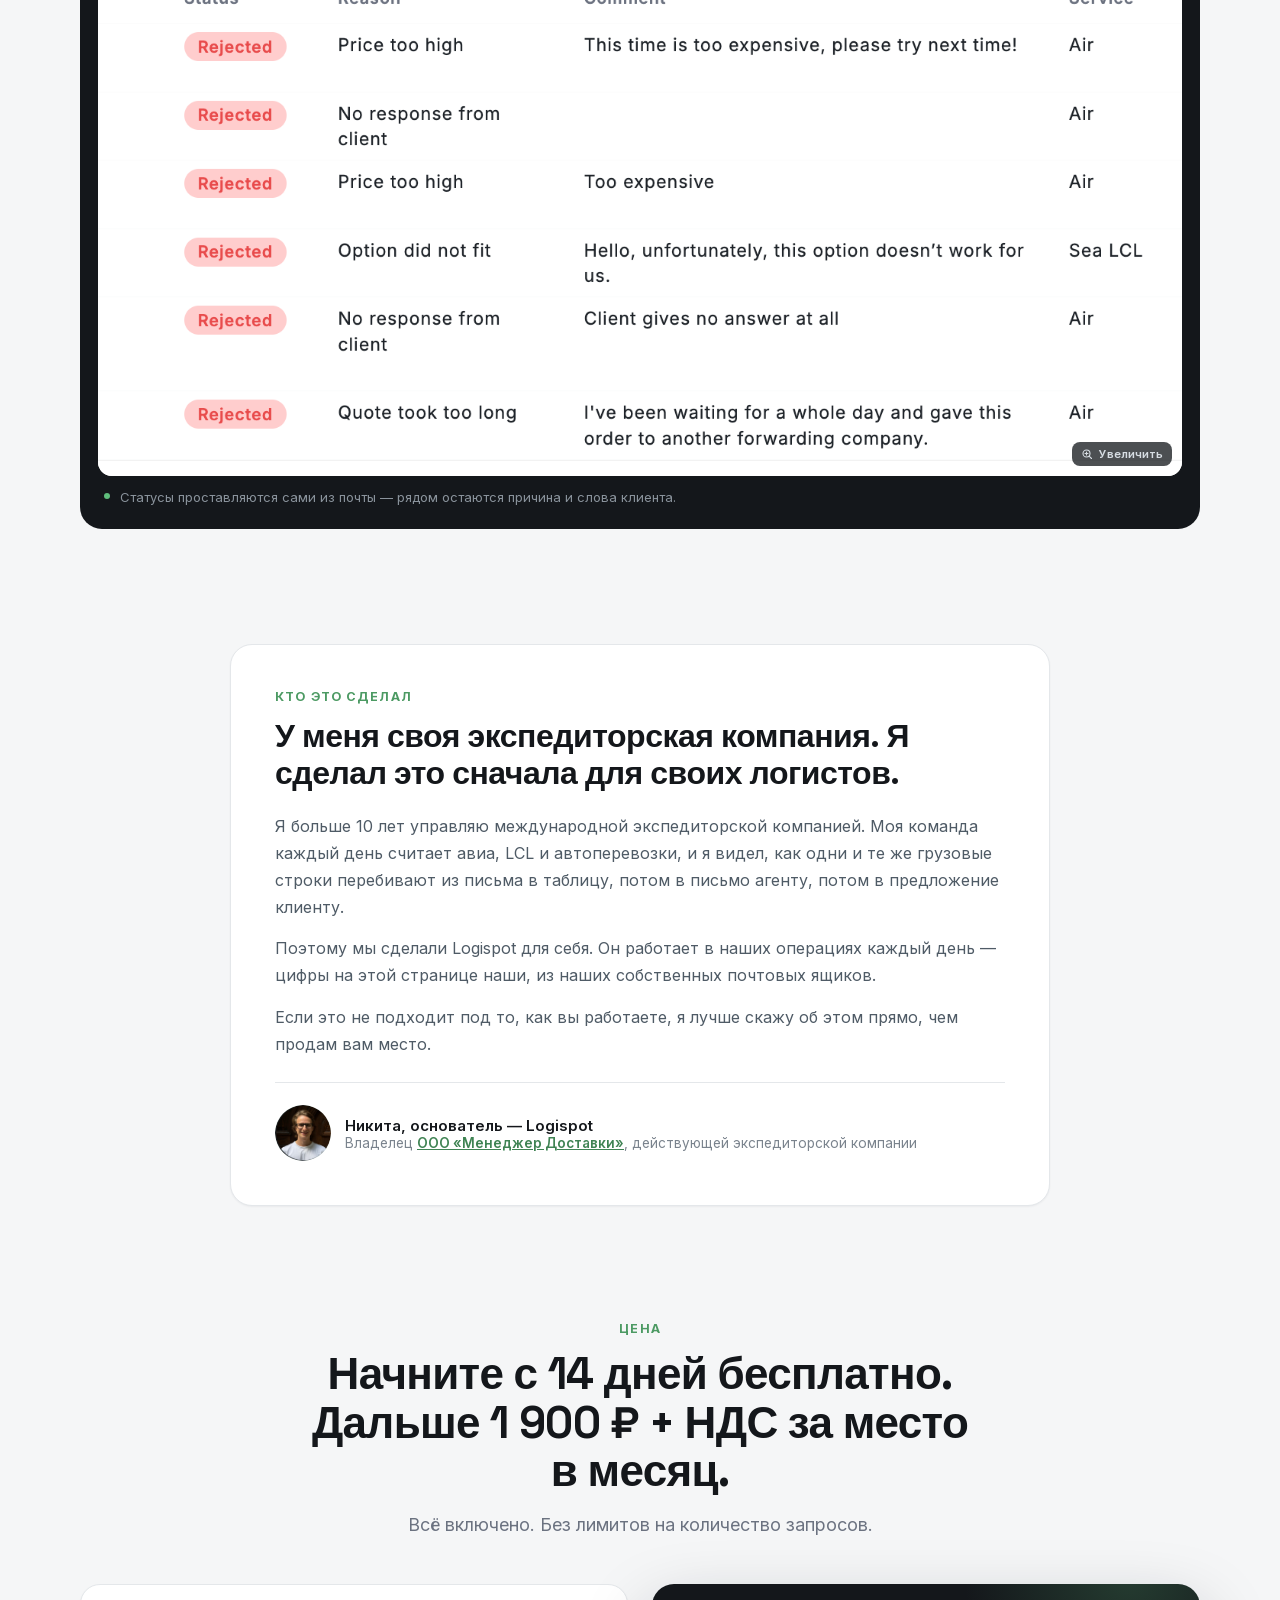
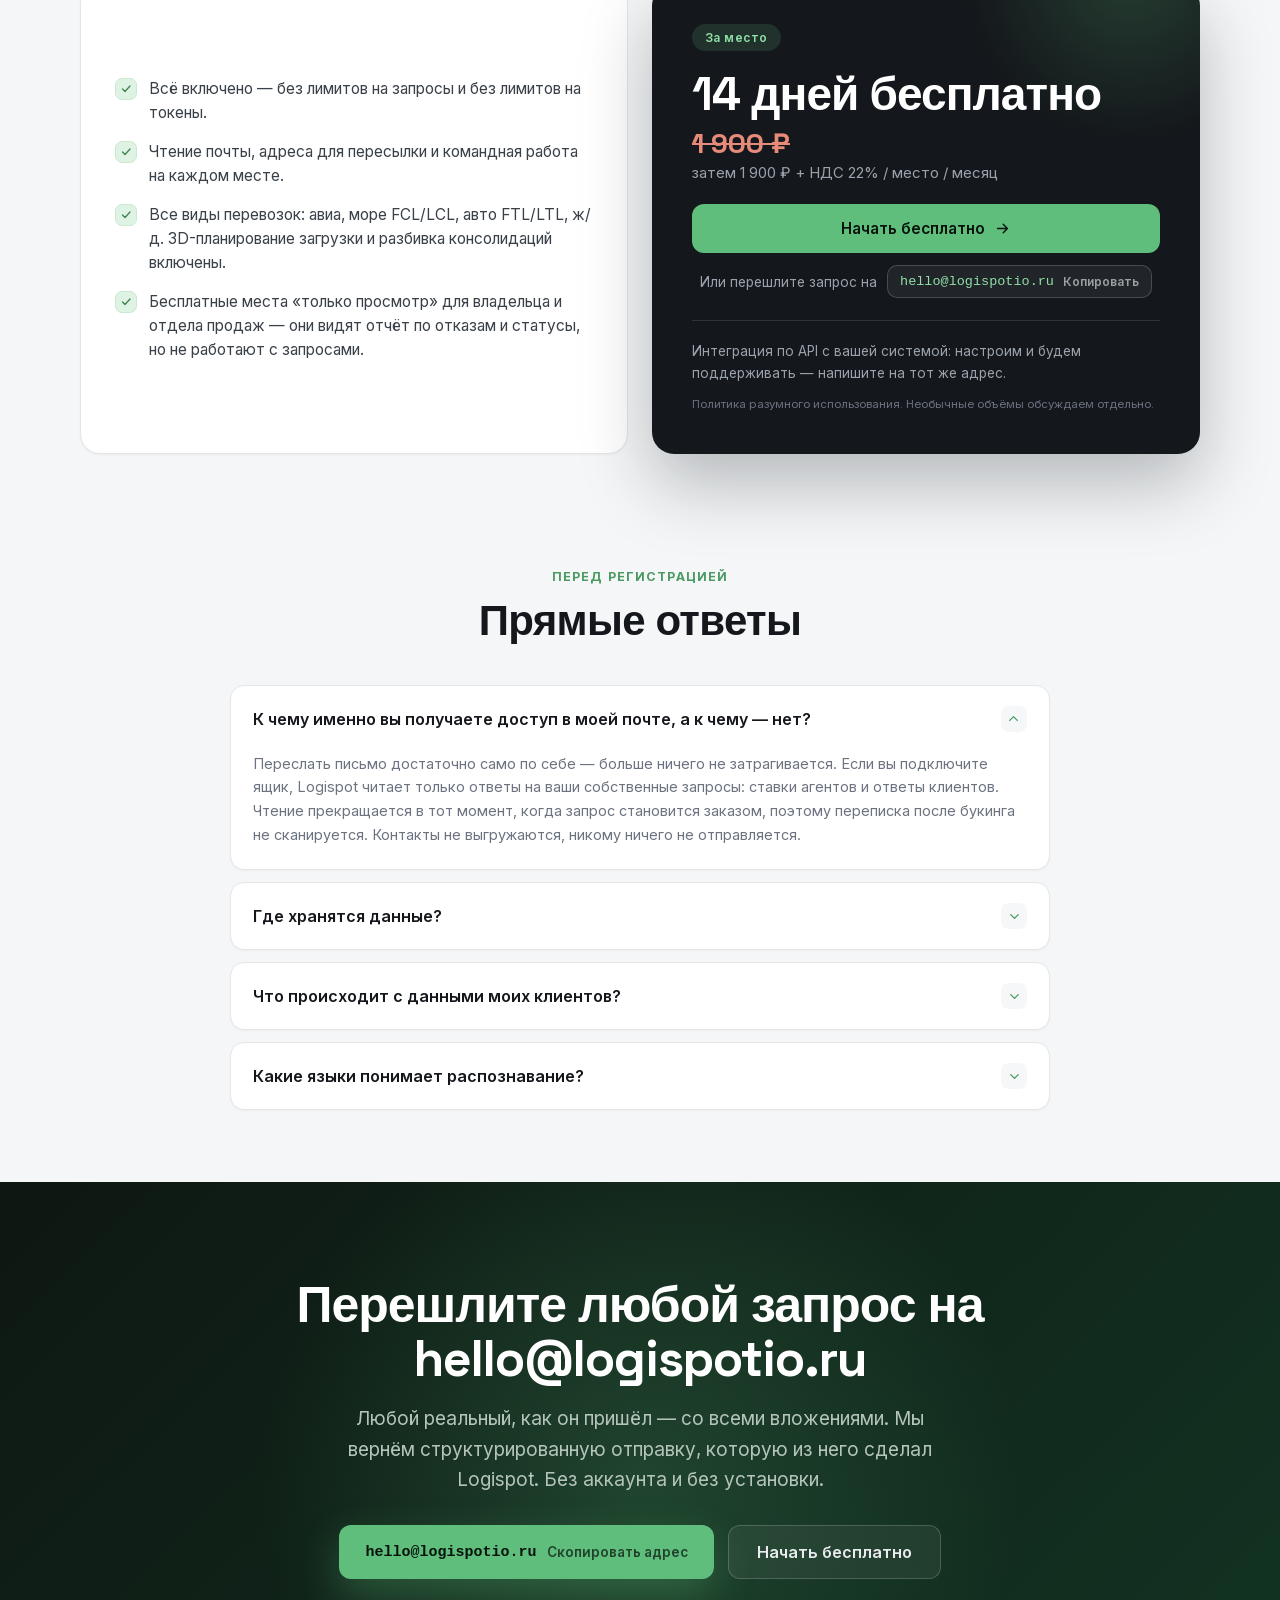
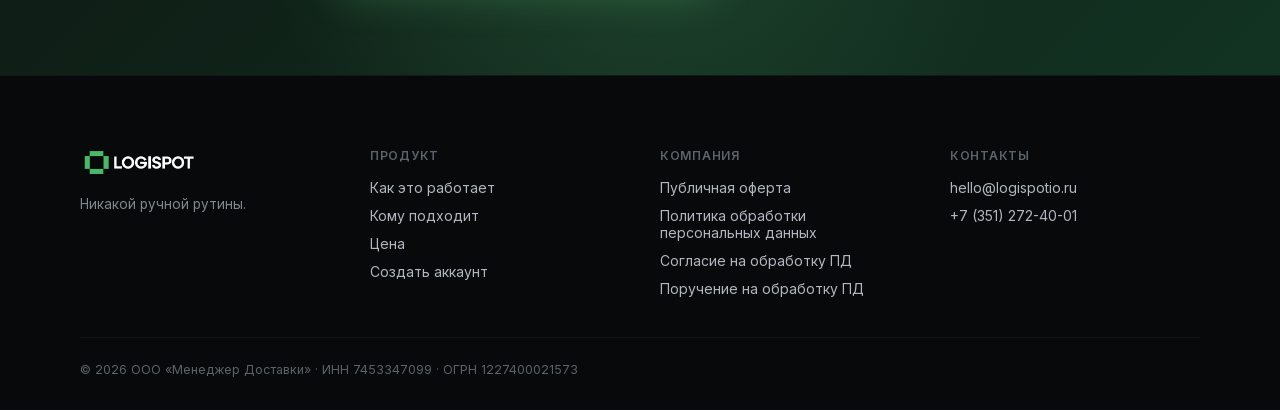
==== commit c355a2b0: "Price: 1 900 ₽ + VAT 22% (2 318 ₽) in offer and site" ====
--- a/index.html
+++ b/index.html
@@ -4,7 +4,7 @@
   <meta charset="utf-8">
   <meta name="viewport" content="width=device-width, initial-scale=1">
   <title>Logispot — автоматизация расчёта запросов для экспедиторов</title>
-  <meta name="description" content="Logispot читает запросы в почте вашей команды, превращает их в структурированные отправки, рассылает агентам и отслеживает ответы. 14 дней бесплатно, дальше 1 900 ₽ за место в месяц.">
+  <meta name="description" content="Logispot читает запросы в почте вашей команды, превращает их в структурированные отправки, рассылает агентам и отслеживает ответы. 14 дней бесплатно, дальше 1 900 ₽ + НДС за место в месяц.">
   <meta name="robots" content="index, follow">
   <link rel="canonical" href="https://logispotio.ru/">
   <link rel="alternate" hreflang="ru" href="https://logispotio.ru/">
@@ -15,14 +15,14 @@
   <meta property="og:site_name" content="Logispot">
   <meta property="og:locale" content="ru_RU">
   <meta property="og:title" content="Logispot — в 10 раз больше расчётов той же командой">
-  <meta property="og:description" content="Logispot читает запросы в почте вашей команды, превращает их в структурированные отправки, рассылает агентам и отслеживает ответы. 14 дней бесплатно, дальше 1 900 ₽ за место в месяц.">
+  <meta property="og:description" content="Logispot читает запросы в почте вашей команды, превращает их в структурированные отправки, рассылает агентам и отслеживает ответы. 14 дней бесплатно, дальше 1 900 ₽ + НДС за место в месяц.">
   <meta property="og:url" content="https://logispotio.ru/">
   <meta property="og:image" content="https://logispotio.ru/static/img/logo-color.png">
   <link rel="preload" href="static/fonts/inter-cyrillic-1.woff2" as="font" type="font/woff2" crossorigin>
-  <link rel="stylesheet" href="static/css/fonts.css?v=20261016a">
-  <link rel="stylesheet" href="static/css/styles.css?v=20261016a">
+  <link rel="stylesheet" href="static/css/fonts.css?v=20261018a">
+  <link rel="stylesheet" href="static/css/styles.css?v=20261018a">
   <script type="application/ld+json">
-  {"@context":"https://schema.org","@type":"SoftwareApplication","name":"Logispot","applicationCategory":"BusinessApplication","operatingSystem":"Web","inLanguage":"ru","url":"https://logispotio.ru/","offers":{"@type":"Offer","price":"1900","priceCurrency":"RUB"},"provider":{"@type":"Organization","name":"ООО «Менеджер Доставки»","taxID":"7453347099"}}
+  {"@context":"https://schema.org","@type":"SoftwareApplication","name":"Logispot","applicationCategory":"BusinessApplication","operatingSystem":"Web","inLanguage":"ru","url":"https://logispotio.ru/","offers":{"@type":"Offer","price":"1900","priceCurrency":"RUB","priceSpecification":{"@type":"UnitPriceSpecification","price":"1900","priceCurrency":"RUB","valueAddedTaxIncluded":false}},"provider":{"@type":"Organization","name":"ООО «Менеджер Доставки»","taxID":"7453347099"}}
   </script>
 </head>
 <body>
@@ -35,6 +35,6 @@
   </noscript>
   <script>window.LP_LANG = 'RU'; window.LP_BASE = ''; window.LP_METRIKA_ID = '';</script>
   <script src="static/vendor/three.min.js"></script>
-  <script src="static/js/app.js?v=20261016a" defer></script>
+  <script src="static/js/app.js?v=20261018a" defer></script>
 </body>
 </html>
